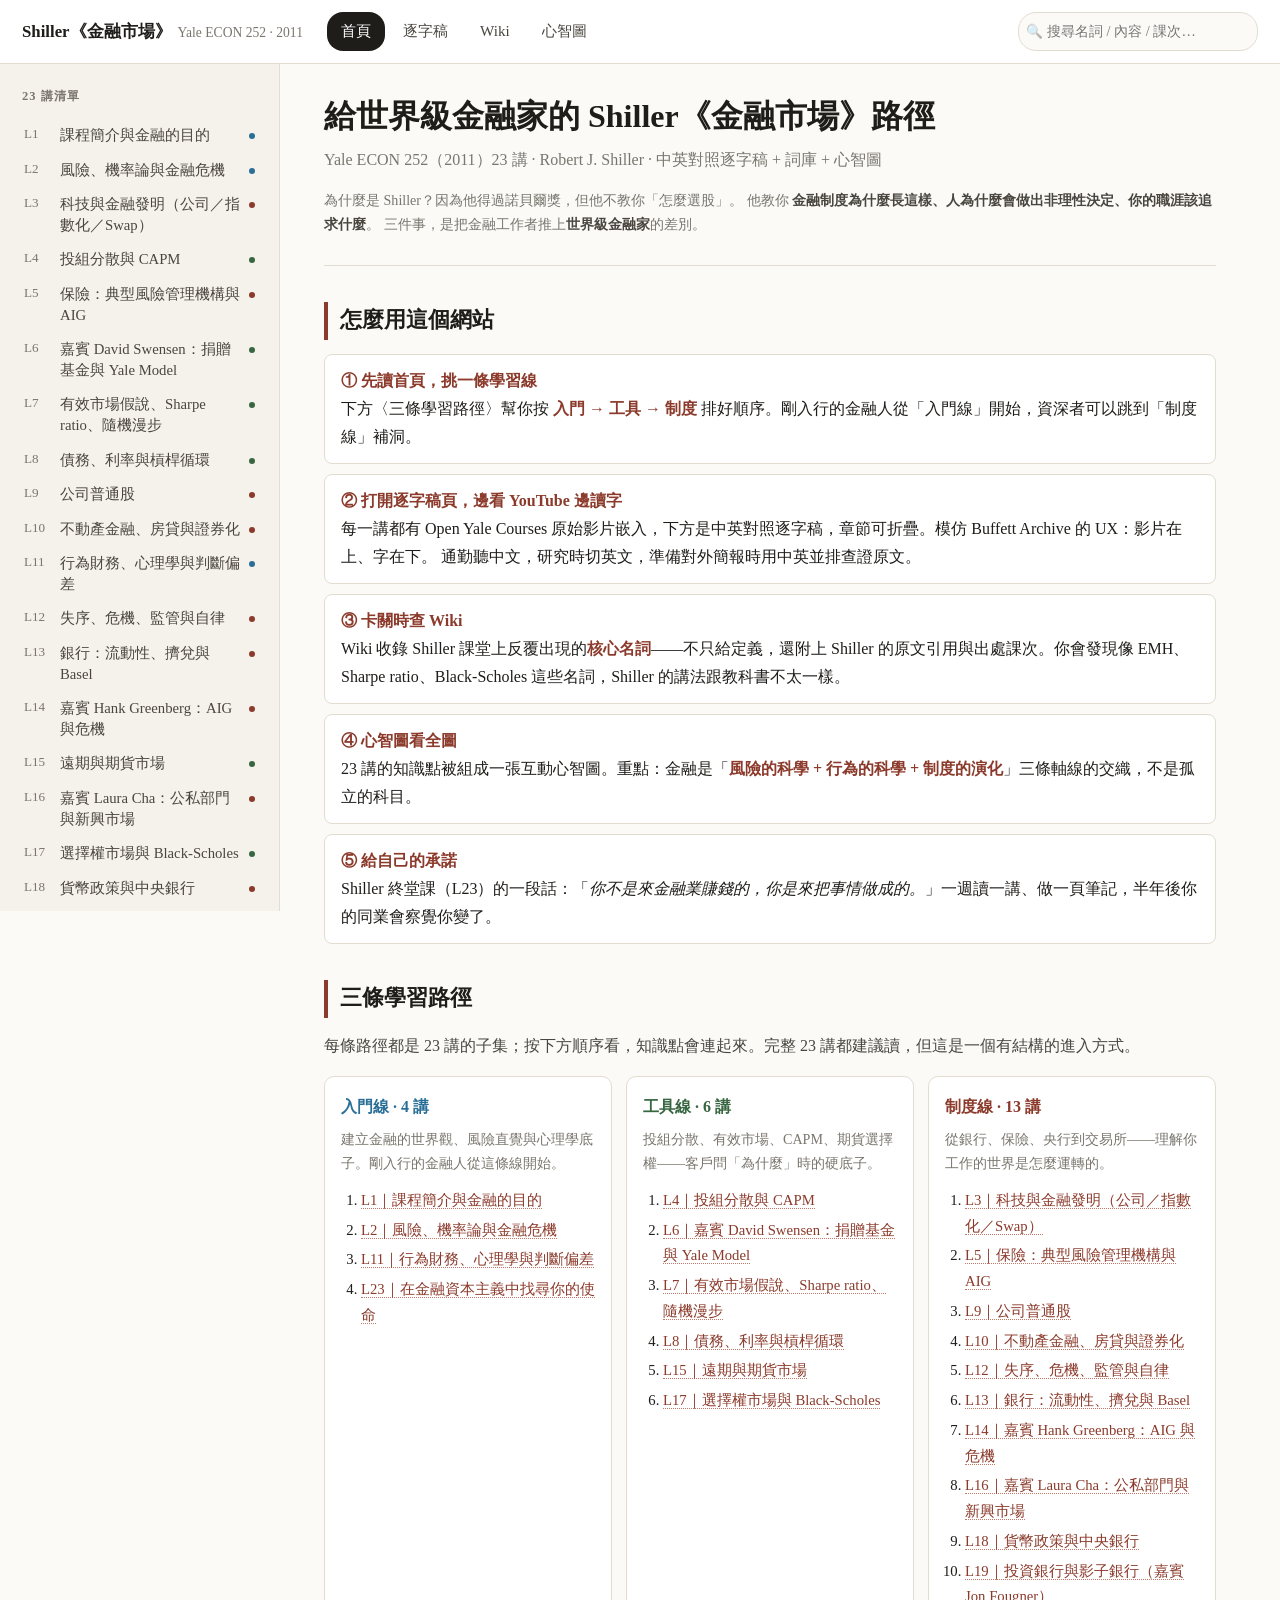
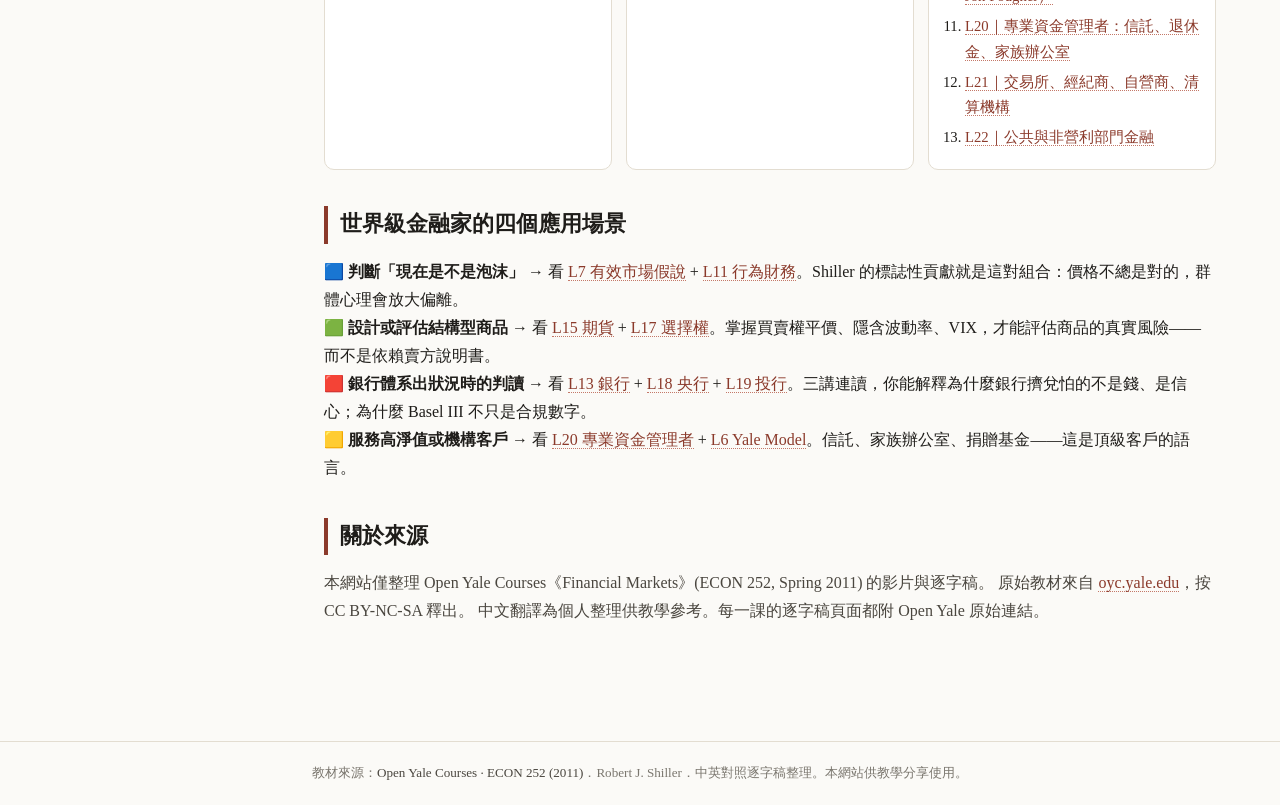
==== index.html @ bbceb039 "Initial: Shiller Financial Markets site (23 lectures, 121 wiki terms, mindmap)" ====
<!DOCTYPE html>
<html lang="zh-Hant">
<head>
<meta charset="UTF-8">
<meta name="viewport" content="width=device-width, initial-scale=1">
<title>Shiller《金融市場》｜給世界級金融家的核心知識</title>
<meta name="description" content="Robert Shiller 在 Yale 開的《金融市場》（ECON 252, 2011）23 講中英對照逐字稿、Wiki、心智圖，給世界級金融家的核心知識路徑。">
<link rel="stylesheet" href="assets/css/styles.css">
</head>
<body>

<div class="layout">
  <!-- sidebar injected by JS -->
  <main class="main">

    <section class="hero">
      <h1>給世界級金融家的 Shiller《金融市場》路徑</h1>
      <div class="subtitle">Yale ECON 252（2011）23 講 · Robert J. Shiller · 中英對照逐字稿 + 詞庫 + 心智圖</div>
      <div class="meta">
        為什麼是 Shiller？因為他得過諾貝爾獎，但他不教你「怎麼選股」。
        他教你 <b>金融制度為什麼長這樣、人為什麼會做出非理性決定、你的職涯該追求什麼</b>。
        三件事，是把金融工作者推上<b>世界級金融家</b>的差別。
      </div>
    </section>

    <section class="section howto">
      <h2>怎麼用這個網站</h2>
      <div class="step">
        <b>① 先讀首頁，挑一條學習線</b><br>
        下方〈三條學習路徑〉幫你按 <b>入門 → 工具 → 制度</b> 排好順序。剛入行的金融人從「入門線」開始，資深者可以跳到「制度線」補洞。
      </div>
      <div class="step">
        <b>② 打開逐字稿頁，邊看 YouTube 邊讀字</b><br>
        每一講都有 Open Yale Courses 原始影片嵌入，下方是中英對照逐字稿，章節可折疊。模仿 Buffett Archive 的 UX：影片在上、字在下。
        通勤聽中文，研究時切英文，準備對外簡報時用中英並排查證原文。
      </div>
      <div class="step">
        <b>③ 卡關時查 Wiki</b><br>
        Wiki 收錄 Shiller 課堂上反覆出現的<b>核心名詞</b>——不只給定義，還附上 Shiller 的原文引用與出處課次。你會發現像 EMH、Sharpe ratio、Black-Scholes 這些名詞，Shiller 的講法跟教科書不太一樣。
      </div>
      <div class="step">
        <b>④ 心智圖看全圖</b><br>
        23 講的知識點被組成一張互動心智圖。重點：金融是「<b>風險的科學 + 行為的科學 + 制度的演化</b>」三條軸線的交織，不是孤立的科目。
      </div>
      <div class="step">
        <b>⑤ 給自己的承諾</b><br>
        Shiller 終堂課（L23）的一段話：「<i>你不是來金融業賺錢的，你是來把事情做成的。</i>」一週讀一講、做一頁筆記，半年後你的同業會察覺你變了。
      </div>
    </section>

    <section class="section">
      <h2>三條學習路徑</h2>
      <p class="muted">每條路徑都是 23 講的子集；按下方順序看，知識點會連起來。完整 23 講都建議讀，但這是一個有結構的進入方式。</p>
      <div id="trackGrid" class="track-grid"></div>
    </section>

    <section class="section">
      <h2>世界級金融家的四個應用場景</h2>
      <div class="step">
        <b>🟦 判斷「現在是不是泡沫」</b> → 看 <a href="lecture.html?id=L07">L7 有效市場假說</a> + <a href="lecture.html?id=L11">L11 行為財務</a>。Shiller 的標誌性貢獻就是這對組合：價格不總是對的，群體心理會放大偏離。
      </div>
      <div class="step">
        <b>🟩 設計或評估結構型商品</b> → 看 <a href="lecture.html?id=L15">L15 期貨</a> + <a href="lecture.html?id=L17">L17 選擇權</a>。掌握買賣權平價、隱含波動率、VIX，才能評估商品的真實風險——而不是依賴賣方說明書。
      </div>
      <div class="step">
        <b>🟥 銀行體系出狀況時的判讀</b> → 看 <a href="lecture.html?id=L13">L13 銀行</a> + <a href="lecture.html?id=L18">L18 央行</a> + <a href="lecture.html?id=L19">L19 投行</a>。三講連讀，你能解釋為什麼銀行擠兌怕的不是錢、是信心；為什麼 Basel III 不只是合規數字。
      </div>
      <div class="step">
        <b>🟨 服務高淨值或機構客戶</b> → 看 <a href="lecture.html?id=L20">L20 專業資金管理者</a> + <a href="lecture.html?id=L06">L6 Yale Model</a>。信託、家族辦公室、捐贈基金——這是頂級客戶的語言。
      </div>
    </section>

    <section class="section">
      <h2>關於來源</h2>
      <p>本網站僅整理 Open Yale Courses《Financial Markets》(ECON 252, Spring 2011) 的影片與逐字稿。
      原始教材來自 <a href="https://oyc.yale.edu/economics/econ-252-11" target="_blank" rel="noopener">oyc.yale.edu</a>，按 CC BY-NC-SA 釋出。
      中文翻譯為個人整理供教學參考。每一課的逐字稿頁面都附 Open Yale 原始連結。</p>
    </section>

  </main>
</div>

<script src="assets/js/common.js"></script>
<script src="assets/js/home.js"></script>
</body>
</html>
---- assets/css/styles.css ----
/* Shiller Financial Markets — minimalist serif + sidebar */
:root {
  --bg: #fbfaf7;
  --bg-elev: #ffffff;
  --bg-sidebar: #f5f2ec;
  --ink: #1f1d1a;
  --ink-soft: #4a463f;
  --ink-mute: #7a766e;
  --line: #e3ddd1;
  --accent: #8b3a2b;        /* yale-like brick red */
  --accent-soft: #c47868;
  --en-bg: #fbfaf7;
  --zh-bg: #fff7ec;
  --track-intro: #2a6f97;
  --track-tools: #386641;
  --track-inst:  #8b3a2b;
  --max-content: 1320px;
  --sidebar-w: 280px;
  font-size: 16px;
}

* { box-sizing: border-box; }
html, body { margin: 0; padding: 0; }
body {
  background: var(--bg);
  color: var(--ink);
  font-family: "Noto Serif TC", "Source Han Serif TC", "PingFang TC", "Songti TC", Georgia, serif;
  line-height: 1.75;
  -webkit-font-smoothing: antialiased;
}

a { color: var(--accent); text-decoration: none; border-bottom: 1px dotted var(--accent-soft); }
a:hover { color: #5d2519; }

/* ---------- top bar ---------- */
.topbar {
  position: sticky; top: 0; z-index: 40;
  background: var(--bg-elev);
  border-bottom: 1px solid var(--line);
  padding: 12px 22px;
  display: flex; align-items: center; gap: 24px;
}
.brand {
  font-weight: 700;
  font-size: 1.05rem;
  color: var(--ink);
  border: none;
}
.brand .small { color: var(--ink-mute); font-weight: 400; font-size: 0.85rem; margin-left: 6px; }
.navtabs { display: flex; gap: 4px; }
.navtabs a {
  border: none;
  padding: 6px 14px;
  border-radius: 16px;
  color: var(--ink-soft);
  font-size: 0.95rem;
}
.navtabs a.active { background: var(--ink); color: #fff; }
.navtabs a:hover:not(.active) { background: var(--line); }
.searchbox {
  margin-left: auto; position: relative;
  display: flex; align-items: center;
}
.searchbox input {
  width: 240px; padding: 6px 10px; padding-left: 28px;
  border: 1px solid var(--line); border-radius: 18px;
  background: var(--bg); font: inherit; font-size: 0.9rem;
}
.searchbox::before {
  content: "🔍"; position: absolute; left: 8px; font-size: 0.85rem; opacity: 0.5;
}

/* ---------- layout ---------- */
.layout {
  display: grid;
  grid-template-columns: var(--sidebar-w) 1fr;
  min-height: calc(100vh - 53px);
  max-width: var(--max-content);
  margin: 0 auto;
}
.sidebar {
  background: var(--bg-sidebar);
  border-right: 1px solid var(--line);
  padding: 18px 14px;
  overflow-y: auto;
  max-height: calc(100vh - 53px);
  position: sticky; top: 53px;
}
.sidebar h3 {
  font-size: 0.78rem; text-transform: uppercase; letter-spacing: 0.08em;
  color: var(--ink-mute); margin: 4px 8px 10px; font-weight: 600;
}
.sidebar ul { list-style: none; padding: 0; margin: 0; }
.sidebar li a {
  display: flex; gap: 8px;
  padding: 7px 10px;
  border: none;
  border-radius: 6px;
  color: var(--ink-soft);
  font-size: 0.92rem;
  line-height: 1.4;
}
.sidebar li a:hover { background: rgba(0,0,0,0.04); }
.sidebar li a.active {
  background: var(--ink); color: #fff;
}
.sidebar li a.active .num { color: #fbbf24; }
.sidebar .num {
  flex: 0 0 28px; font-variant-numeric: tabular-nums;
  color: var(--ink-mute); font-size: 0.82rem;
}
.sidebar li a.active .num { color: #fbbf24; }
.sidebar li a .ttl { flex: 1; }
.sidebar .track-dot {
  display: inline-block; width: 6px; height: 6px; border-radius: 50%;
  margin-top: 8px; flex: 0 0 6px;
}
.track-intro .track-dot { background: var(--track-intro); }
.track-tools .track-dot { background: var(--track-tools); }
.track-institutions .track-dot { background: var(--track-inst); }

.main {
  padding: 32px 44px 80px;
  max-width: 980px;
}

/* ---------- home page ---------- */
.hero {
  border-bottom: 1px solid var(--line);
  padding-bottom: 28px;
  margin-bottom: 32px;
}
.hero h1 { font-size: 2rem; margin: 0 0 8px; line-height: 1.3; }
.hero .subtitle { color: var(--ink-mute); font-size: 1rem; }
.hero .meta { margin-top: 14px; font-size: 0.88rem; color: var(--ink-mute); }
.hero .meta b { color: var(--ink-soft); }

.section { margin: 36px 0; }
.section h2 {
  font-size: 1.35rem; margin: 0 0 14px;
  border-left: 4px solid var(--accent); padding-left: 12px;
}
.section h3 { font-size: 1.05rem; margin: 18px 0 8px; color: var(--ink-soft); }
.section p { color: var(--ink-soft); margin: 0 0 12px; }

.track-grid {
  display: grid; grid-template-columns: repeat(3, 1fr);
  gap: 14px; margin: 16px 0;
}
@media (max-width: 800px) { .track-grid { grid-template-columns: 1fr; } }
.track-card {
  background: var(--bg-elev);
  border: 1px solid var(--line); border-radius: 10px;
  padding: 16px;
}
.track-card h3 { margin: 0 0 6px; font-size: 1rem; }
.track-card .why { font-size: 0.88rem; color: var(--ink-mute); margin-bottom: 10px; }
.track-card ol { margin: 0; padding-left: 20px; font-size: 0.92rem; }
.track-card ol li { padding: 2px 0; }
.track-card.intro h3 { color: var(--track-intro); }
.track-card.tools h3 { color: var(--track-tools); }
.track-card.institutions h3 { color: var(--track-inst); }

.howto ol li, .howto ul li { margin-bottom: 6px; }
.howto .step {
  background: var(--bg-elev); border: 1px solid var(--line);
  border-radius: 8px; padding: 12px 16px; margin-bottom: 10px;
}
.howto .step b { color: var(--accent); }

/* ---------- lecture page ---------- */
.lecture-header {
  display: flex; align-items: flex-end; justify-content: space-between;
  gap: 12px; flex-wrap: wrap;
  margin-bottom: 18px;
}
.lecture-header .titles h1 {
  font-size: 1.45rem; margin: 0 0 4px;
}
.lecture-header .titles .en { color: var(--ink-mute); font-size: 0.92rem; }
.lecture-header .meta { font-size: 0.82rem; color: var(--ink-mute); }
.lecture-header .meta .tag {
  display: inline-block; background: var(--line); color: var(--ink-soft);
  padding: 2px 8px; border-radius: 10px; margin-left: 4px;
}

.broker-callout {
  background: #fff7ec; border-left: 3px solid var(--accent);
  padding: 12px 16px; border-radius: 4px; margin: 16px 0;
  font-size: 0.95rem;
}
.broker-callout .label {
  font-size: 0.75rem; letter-spacing: 0.1em; text-transform: uppercase;
  color: var(--accent); font-weight: 600; margin-bottom: 4px;
}

.video-wrap {
  position: relative; padding-top: 56.25%;
  background: #000; border-radius: 8px; overflow: hidden;
  margin-bottom: 18px;
}
.video-wrap iframe { position: absolute; inset: 0; width: 100%; height: 100%; border: 0; }
.video-fallback {
  position: absolute; inset: 0; display: flex; flex-direction: column;
  align-items: center; justify-content: center; gap: 10px;
  color: #ccc;
}

.viewmode-bar {
  display: flex; gap: 8px; align-items: center; flex-wrap: wrap;
  padding: 10px 0; border-bottom: 1px solid var(--line);
  margin-bottom: 18px;
  font-size: 0.88rem;
}
.viewmode-bar .group { display: flex; gap: 0; border: 1px solid var(--line); border-radius: 6px; overflow: hidden; }
.viewmode-bar button {
  background: var(--bg-elev); border: 0; border-right: 1px solid var(--line);
  padding: 5px 12px; font: inherit; font-size: 0.85rem; cursor: pointer;
  color: var(--ink-soft);
}
.viewmode-bar button:last-child { border-right: 0; }
.viewmode-bar button.active { background: var(--ink); color: #fff; }
.viewmode-bar .link {
  margin-left: auto; font-size: 0.82rem; color: var(--ink-mute);
}

.chapter {
  margin-bottom: 22px;
  border: 1px solid var(--line); border-radius: 8px;
  background: var(--bg-elev);
  overflow: hidden;
}
.chapter > summary {
  cursor: pointer; padding: 12px 16px;
  background: #f5f2ec;
  font-weight: 600; font-size: 1rem;
  list-style: none;
  display: flex; align-items: center; gap: 10px;
}
.chapter > summary::before {
  content: "▸"; transition: transform 0.15s;
  display: inline-block; color: var(--ink-mute);
}
.chapter[open] > summary::before { transform: rotate(90deg); }
.chapter .chnum {
  background: var(--accent); color: #fff; font-size: 0.78rem;
  padding: 1px 7px; border-radius: 8px; font-weight: 500;
}
.chapter .ch-en { color: var(--ink-mute); font-weight: 400; font-size: 0.88rem; margin-left: auto; }

.ch-body { padding: 14px 18px; }
.speaker {
  margin: 12px 0 6px;
  font-weight: 600;
  color: var(--accent);
  font-size: 0.95rem;
}
.pair {
  display: grid; grid-template-columns: 1fr 1fr;
  gap: 12px;
  border-radius: 6px;
  margin-bottom: 8px;
}
.pair .en, .pair .zh {
  padding: 8px 12px; border-radius: 4px;
}
.pair .en { background: var(--en-bg); border-left: 2px solid #bcbcbc; color: var(--ink-soft); font-family: Georgia, serif; }
.pair .zh { background: var(--zh-bg); border-left: 2px solid var(--accent-soft); }

/* view modes */
body.mode-stack .pair { grid-template-columns: 1fr; }
body.mode-zh .pair .en { display: none; }
body.mode-zh .pair { grid-template-columns: 1fr; }
body.mode-en .pair .zh { display: none; }
body.mode-en .pair { grid-template-columns: 1fr; }

@media (max-width: 720px) {
  .pair { grid-template-columns: 1fr; }
  body.mode-side .pair { grid-template-columns: 1fr; }
}

/* ---------- wiki page ---------- */
.wiki-grid {
  display: grid; gap: 14px;
  grid-template-columns: 1fr;
}
.wiki-card {
  background: var(--bg-elev); border: 1px solid var(--line);
  border-radius: 8px; padding: 14px 18px;
}
.wiki-card .term {
  font-size: 1.1rem; font-weight: 700; margin: 0 0 6px;
}
.wiki-card .term .en { color: var(--ink-mute); font-weight: 400; font-size: 0.92rem; margin-left: 8px; }
.wiki-card .cat-pill {
  display: inline-block; font-size: 0.72rem; padding: 1px 8px; border-radius: 8px;
  background: var(--line); color: var(--ink-soft); margin-right: 6px;
  letter-spacing: 0.05em;
}
.wiki-card .def-zh { font-size: 0.95rem; color: var(--ink); margin: 6px 0; }
.wiki-card .def-en { font-size: 0.88rem; color: var(--ink-mute); font-family: Georgia, serif; margin: 0 0 8px; }
.wiki-card .quote {
  font-size: 0.9rem; font-style: italic; color: var(--ink-soft);
  border-left: 3px solid var(--accent-soft); padding: 6px 14px; margin: 10px 0;
  font-family: Georgia, serif;
  background: rgba(255,247,236,0.5);
  border-radius: 0 4px 4px 0;
}
.wiki-card .quote .quote-src {
  font-style: normal; font-size: 0.82rem; color: var(--ink-mute);
  margin-top: 6px;
}
.wiki-card .quote .quote-src a {
  border: none; font-weight: 600; color: var(--accent);
}
.wiki-card .sources { font-size: 0.85rem; color: var(--ink-mute); }
.wiki-card .sources a { font-weight: 600; margin-right: 4px; }

.wiki-filters { display: flex; gap: 8px; flex-wrap: wrap; margin-bottom: 16px; }
.wiki-filters button {
  background: var(--bg-elev); border: 1px solid var(--line);
  padding: 4px 12px; border-radius: 14px; font: inherit; font-size: 0.85rem;
  cursor: pointer; color: var(--ink-soft);
}
.wiki-filters button.active { background: var(--ink); color: #fff; border-color: var(--ink); }

/* ---------- mindmap page ---------- */
.mindmap-wrap {
  background: var(--bg-elev); border: 1px solid var(--line); border-radius: 8px;
  height: calc(100vh - 180px); overflow: hidden;
}
.mindmap-wrap svg { width: 100%; height: 100%; display: block; }
.mindmap-hint {
  font-size: 0.85rem; color: var(--ink-mute); margin-bottom: 8px;
}

/* ---------- search overlay ---------- */
.search-results {
  background: var(--bg-elev); border: 1px solid var(--line);
  border-radius: 8px; padding: 14px; margin: 12px 0;
  max-height: 60vh; overflow-y: auto;
}
.search-hit {
  padding: 10px 8px; border-bottom: 1px dashed var(--line);
}
.search-hit:last-child { border-bottom: 0; }
.search-hit .where { font-size: 0.82rem; color: var(--ink-mute); margin-bottom: 4px; }
.search-hit mark { background: #fff3a0; }

/* ---------- footer ---------- */
.footer {
  border-top: 1px solid var(--line);
  padding: 20px 22px;
  font-size: 0.82rem; color: var(--ink-mute);
  text-align: center;
}
.footer a { border: none; color: var(--ink-soft); }

/* utility */
.hidden { display: none !important; }
.muted { color: var(--ink-mute); }
.row { display: flex; gap: 12px; flex-wrap: wrap; align-items: center; }
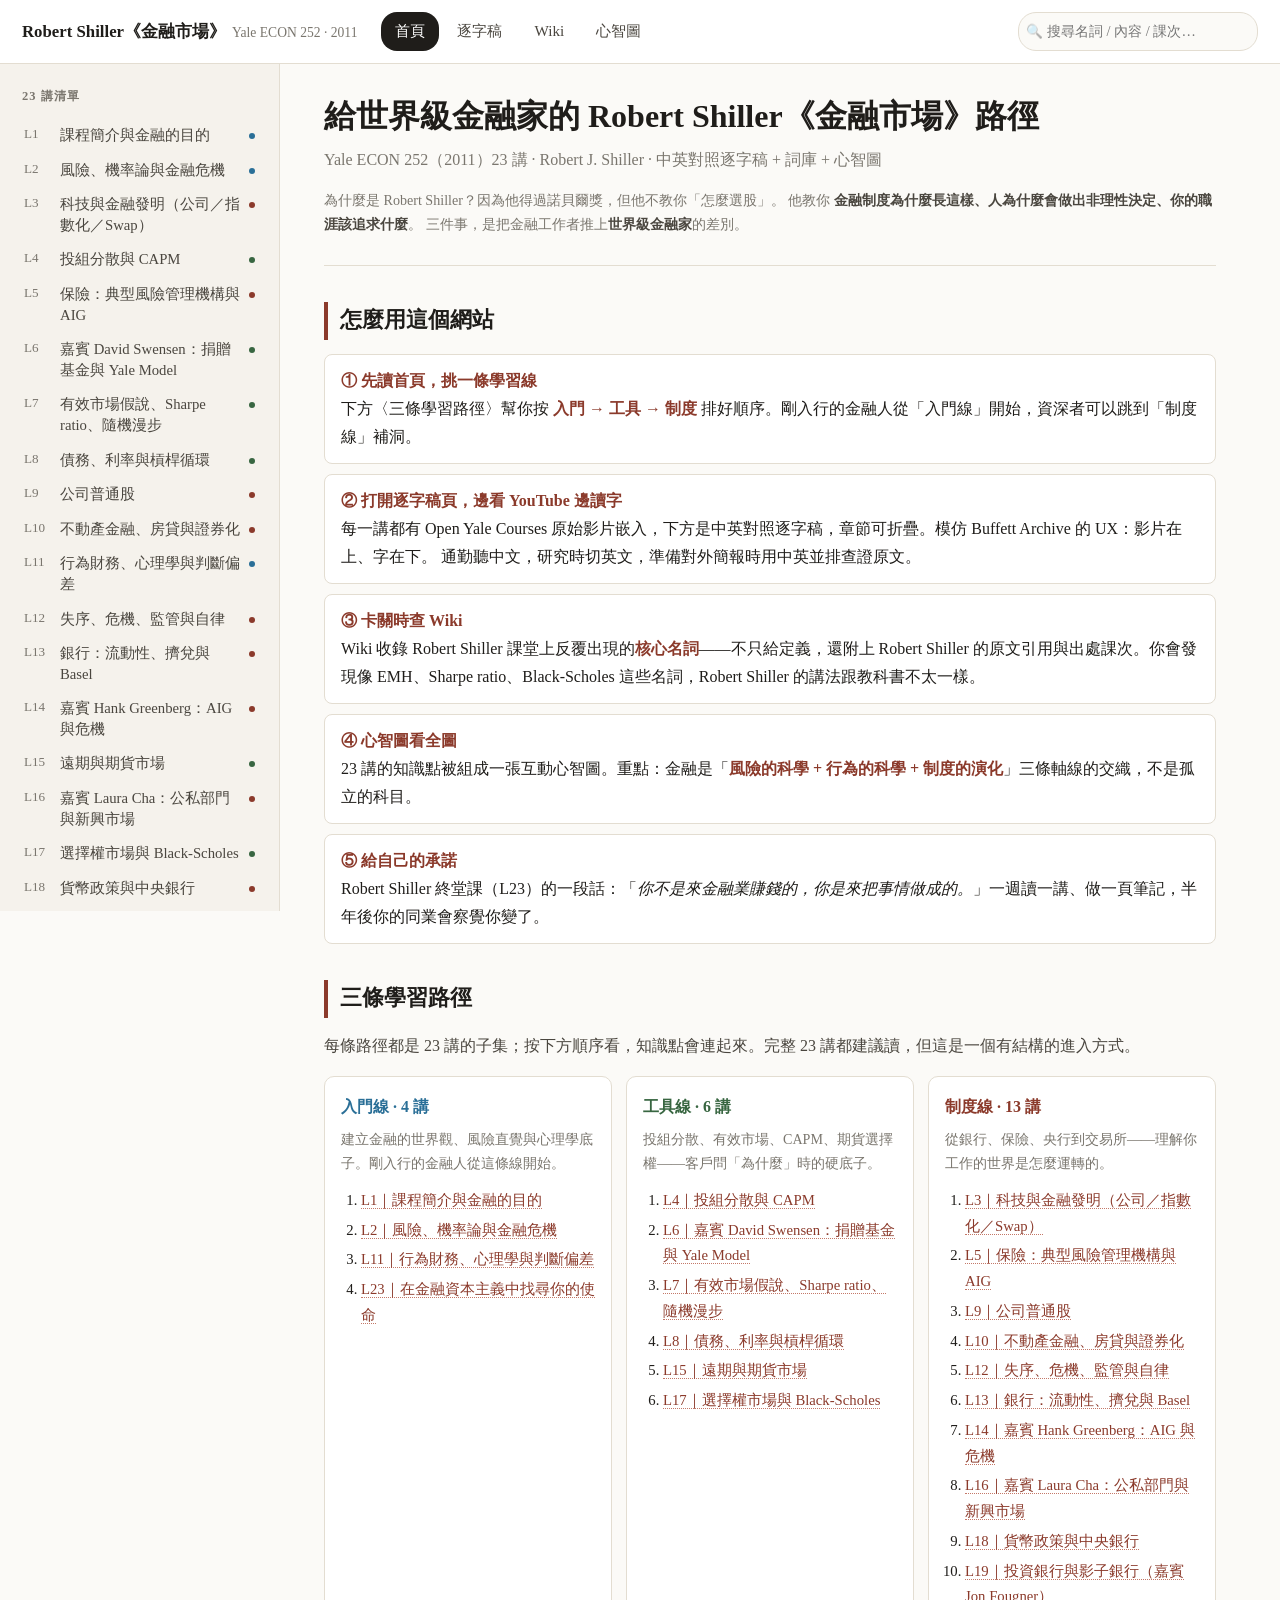
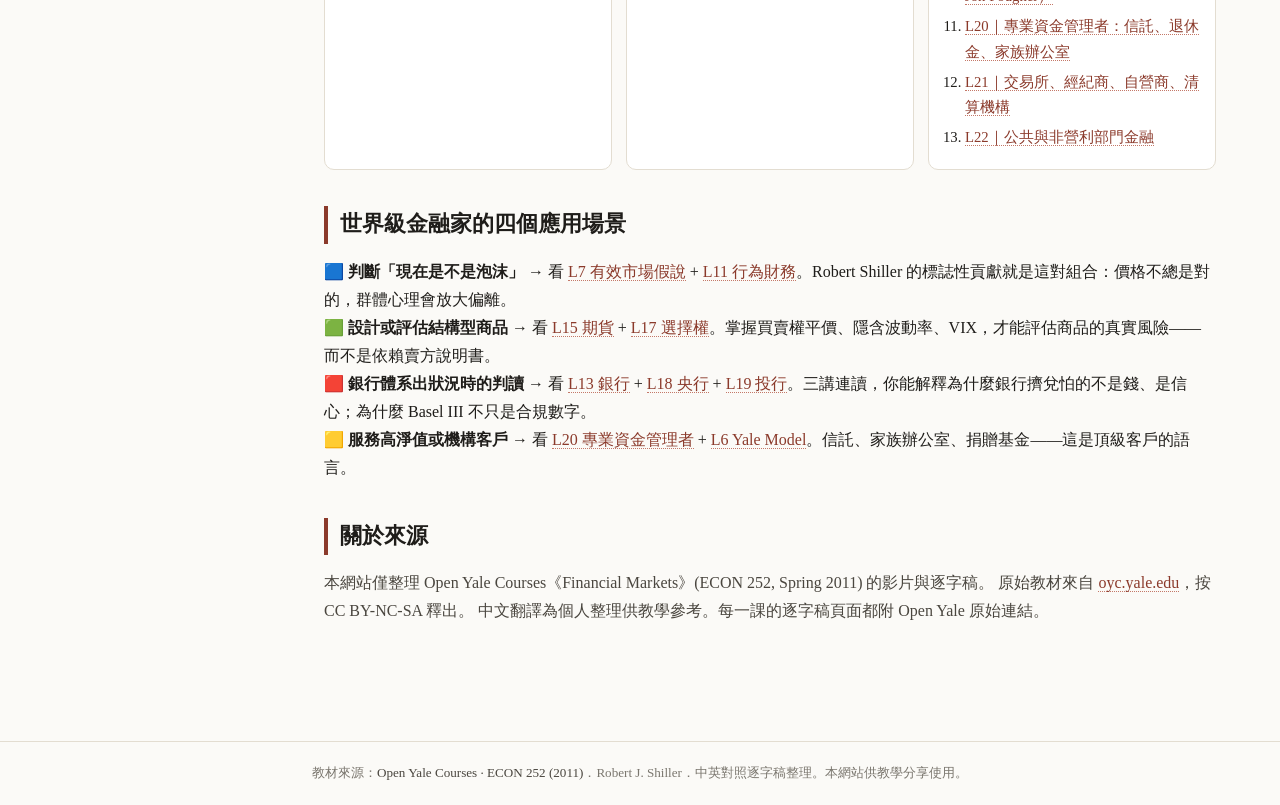
==== commit a80ff67e: "Rename brand: Shiller → Robert Shiller across UI text" ====
--- a/index.html
+++ b/index.html
@@ -3,7 +3,7 @@
 <head>
 <meta charset="UTF-8">
 <meta name="viewport" content="width=device-width, initial-scale=1">
-<title>Shiller《金融市場》｜給世界級金融家的核心知識</title>
+<title>Robert Shiller《金融市場》｜給世界級金融家的核心知識</title>
 <meta name="description" content="Robert Shiller 在 Yale 開的《金融市場》（ECON 252, 2011）23 講中英對照逐字稿、Wiki、心智圖，給世界級金融家的核心知識路徑。">
 <link rel="stylesheet" href="assets/css/styles.css">
 </head>
@@ -14,10 +14,10 @@
   <main class="main">
 
     <section class="hero">
-      <h1>給世界級金融家的 Shiller《金融市場》路徑</h1>
+      <h1>給世界級金融家的 Robert Shiller《金融市場》路徑</h1>
       <div class="subtitle">Yale ECON 252（2011）23 講 · Robert J. Shiller · 中英對照逐字稿 + 詞庫 + 心智圖</div>
       <div class="meta">
-        為什麼是 Shiller？因為他得過諾貝爾獎，但他不教你「怎麼選股」。
+        為什麼是 Robert Shiller？因為他得過諾貝爾獎，但他不教你「怎麼選股」。
         他教你 <b>金融制度為什麼長這樣、人為什麼會做出非理性決定、你的職涯該追求什麼</b>。
         三件事，是把金融工作者推上<b>世界級金融家</b>的差別。
       </div>
@@ -36,7 +36,7 @@
       </div>
       <div class="step">
         <b>③ 卡關時查 Wiki</b><br>
-        Wiki 收錄 Shiller 課堂上反覆出現的<b>核心名詞</b>——不只給定義，還附上 Shiller 的原文引用與出處課次。你會發現像 EMH、Sharpe ratio、Black-Scholes 這些名詞，Shiller 的講法跟教科書不太一樣。
+        Wiki 收錄 Robert Shiller 課堂上反覆出現的<b>核心名詞</b>——不只給定義，還附上 Robert Shiller 的原文引用與出處課次。你會發現像 EMH、Sharpe ratio、Black-Scholes 這些名詞，Robert Shiller 的講法跟教科書不太一樣。
       </div>
       <div class="step">
         <b>④ 心智圖看全圖</b><br>
@@ -44,7 +44,7 @@
       </div>
       <div class="step">
         <b>⑤ 給自己的承諾</b><br>
-        Shiller 終堂課（L23）的一段話：「<i>你不是來金融業賺錢的，你是來把事情做成的。</i>」一週讀一講、做一頁筆記，半年後你的同業會察覺你變了。
+        Robert Shiller 終堂課（L23）的一段話：「<i>你不是來金融業賺錢的，你是來把事情做成的。</i>」一週讀一講、做一頁筆記，半年後你的同業會察覺你變了。
       </div>
     </section>
 
@@ -57,7 +57,7 @@
     <section class="section">
       <h2>世界級金融家的四個應用場景</h2>
       <div class="step">
-        <b>🟦 判斷「現在是不是泡沫」</b> → 看 <a href="lecture.html?id=L07">L7 有效市場假說</a> + <a href="lecture.html?id=L11">L11 行為財務</a>。Shiller 的標誌性貢獻就是這對組合：價格不總是對的，群體心理會放大偏離。
+        <b>🟦 判斷「現在是不是泡沫」</b> → 看 <a href="lecture.html?id=L07">L7 有效市場假說</a> + <a href="lecture.html?id=L11">L11 行為財務</a>。Robert Shiller 的標誌性貢獻就是這對組合：價格不總是對的，群體心理會放大偏離。
       </div>
       <div class="step">
         <b>🟩 設計或評估結構型商品</b> → 看 <a href="lecture.html?id=L15">L15 期貨</a> + <a href="lecture.html?id=L17">L17 選擇權</a>。掌握買賣權平價、隱含波動率、VIX，才能評估商品的真實風險——而不是依賴賣方說明書。
--- a/assets/css/styles.css
+++ b/assets/css/styles.css
@@ -1,4 +1,4 @@
-/* Shiller Financial Markets — minimalist serif + sidebar */
+/* Robert Shiller Financial Markets — minimalist serif + sidebar */
 :root {
   --bg: #fbfaf7;
   --bg-elev: #ffffff;
@@ -224,6 +224,48 @@
   margin-left: auto; font-size: 0.82rem; color: var(--ink-mute);
 }
 
+/* export group inside viewmode bar */
+.export-group {
+  display: flex; align-items: center; gap: 4px;
+  margin-left: 18px; padding-left: 18px;
+  border-left: 1px solid var(--line);
+}
+.export-group .exp-label { font-size: 0.85rem; }
+.exp-btn {
+  background: var(--bg-elev); border: 1px solid var(--line);
+  padding: 5px 10px; font: inherit; font-size: 0.82rem;
+  border-radius: 5px; cursor: pointer;
+  color: var(--ink-soft); transition: all 0.12s;
+}
+.exp-btn:hover { background: var(--accent); color: #fff; border-color: var(--accent); }
+
+/* AI usage hint below the bar */
+.ai-hint {
+  font-size: 0.85rem; color: var(--ink-mute);
+  background: rgba(196,120,104,0.08);
+  border-radius: 6px; padding: 8px 12px;
+  margin: 0 0 18px;
+}
+.ai-hint b { color: var(--accent); }
+
+/* toast */
+.toast {
+  position: fixed; bottom: 28px; left: 50%;
+  transform: translateX(-50%) translateY(20px);
+  background: var(--ink); color: #fff;
+  padding: 12px 22px; border-radius: 8px;
+  font-size: 0.92rem;
+  box-shadow: 0 6px 20px rgba(0,0,0,0.25);
+  opacity: 0; pointer-events: none;
+  transition: opacity 0.2s, transform 0.2s;
+  z-index: 1000;
+  max-width: 90vw;
+}
+.toast.show {
+  opacity: 1;
+  transform: translateX(-50%) translateY(0);
+}
+
 .chapter {
   margin-bottom: 22px;
   border: 1px solid var(--line); border-radius: 8px;
@@ -240,13 +282,19 @@
 .chapter > summary::before {
   content: "▸"; transition: transform 0.15s;
   display: inline-block; color: var(--ink-mute);
+  flex-shrink: 0;
 }
 .chapter[open] > summary::before { transform: rotate(90deg); }
 .chapter .chnum {
   background: var(--accent); color: #fff; font-size: 0.78rem;
-  padding: 1px 7px; border-radius: 8px; font-weight: 500;
-}
-.chapter .ch-en { color: var(--ink-mute); font-weight: 400; font-size: 0.88rem; margin-left: auto; }
+  padding: 2px 8px; border-radius: 8px; font-weight: 500;
+  flex-shrink: 0; white-space: nowrap;
+}
+.chapter .ch-title { flex: 1; min-width: 0; }
+.chapter .ch-en {
+  color: var(--ink-mute); font-weight: 400; font-size: 0.88rem;
+  flex-shrink: 1; max-width: 45%; text-align: right;
+}
 
 .ch-body { padding: 14px 18px; }
 .speaker {
@@ -360,3 +408,170 @@
 .hidden { display: none !important; }
 .muted { color: var(--ink-mute); }
 .row { display: flex; gap: 12px; flex-wrap: wrap; align-items: center; }
+
+/* ========================================================
+   Mobile / Tablet (≤ 820px) — drawer-based navigation
+   ======================================================== */
+.hamburger {
+  display: none;
+  background: var(--bg);
+  border: 1px solid var(--line);
+  border-radius: 8px;
+  padding: 8px 12px;
+  font-size: 1.2rem;
+  cursor: pointer;
+  color: var(--ink);
+  line-height: 1;
+  min-width: 44px; min-height: 40px;
+}
+.drawer-overlay {
+  display: none;
+  position: fixed; inset: 0;
+  background: rgba(0,0,0,0.42);
+  z-index: 50;
+  -webkit-tap-highlight-color: transparent;
+}
+.drawer-close {
+  display: none;
+  position: absolute; top: 10px; right: 12px;
+  background: none; border: none;
+  font-size: 1.6rem; line-height: 1;
+  cursor: pointer; color: var(--ink-mute);
+  padding: 4px 10px;
+}
+.sidebar .mobile-nav { display: none; }
+
+@media (max-width: 820px) {
+  html, body { overflow-x: hidden; }
+  body { font-size: 15px; }
+
+  /* Prevent grid/flex child overflow */
+  .layout, .main, .chapter, .ch-body, .pair,
+  .pair > *, .lecture-header, .lecture-header > * { min-width: 0; max-width: 100%; }
+  .pair .en, .pair .zh { box-sizing: border-box; }
+
+  /* topbar shrink */
+  .topbar { padding: 9px 12px; gap: 10px; }
+  .brand { font-size: 0.98rem; }
+  .brand .small { display: none; }
+  .navtabs { display: none; }            /* move into drawer */
+  .searchbox { display: none; }          /* go to wiki page for search */
+  .hamburger { display: inline-flex; align-items: center; justify-content: center; }
+
+  /* layout: single column */
+  .layout { grid-template-columns: 1fr; max-width: 100%; }
+
+  /* sidebar = off-canvas drawer */
+  .sidebar {
+    position: fixed; top: 0; left: 0; bottom: 0;
+    width: 84vw; max-width: 320px;
+    z-index: 60;
+    transform: translateX(-100%);
+    transition: transform 0.24s ease-out;
+    box-shadow: 4px 0 20px rgba(0,0,0,0.18);
+    max-height: 100vh; max-height: 100dvh;
+    padding-top: 44px;
+  }
+  body.drawer-open .sidebar { transform: translateX(0); }
+  body.drawer-open .drawer-overlay { display: block; }
+  body.drawer-open { overflow: hidden; }
+  .drawer-close { display: block; }
+
+  .sidebar .mobile-nav {
+    display: block;
+    margin: -8px 0 14px;
+    padding-bottom: 10px;
+    border-bottom: 1px solid var(--line);
+  }
+  .sidebar .mobile-nav a {
+    display: block; padding: 10px 12px;
+    color: var(--ink); font-weight: 600;
+    border: none; border-radius: 6px;
+    font-size: 0.95rem;
+  }
+  .sidebar .mobile-nav a.active {
+    background: var(--ink); color: #fff;
+  }
+  .sidebar li a { padding: 9px 10px; min-height: 44px; }
+
+  /* main content */
+  .main { padding: 18px 14px 50px; max-width: 100%; }
+
+  /* hero */
+  .hero { padding-bottom: 18px; margin-bottom: 22px; }
+  .hero h1 { font-size: 1.5rem; line-height: 1.3; }
+  .hero .subtitle { font-size: 0.92rem; }
+  .hero .meta { font-size: 0.92rem; }
+
+  /* sections */
+  .section { margin: 24px 0; }
+  .section h2 { font-size: 1.18rem; padding-left: 10px; border-left-width: 3px; }
+  .section h3 { font-size: 1rem; }
+  .howto .step, .step { font-size: 0.93rem; padding: 10px 12px; }
+  .track-grid { grid-template-columns: 1fr; gap: 10px; }
+
+  /* lecture page */
+  .lecture-header { gap: 8px; }
+  .lecture-header .titles h1 { font-size: 1.18rem; }
+  .lecture-header .titles .en { font-size: 0.82rem; }
+  .lecture-header .meta { font-size: 0.78rem; }
+  .broker-callout { font-size: 0.93rem; padding: 10px 12px; }
+
+  .viewmode-bar { font-size: 0.82rem; gap: 6px; flex-wrap: wrap; }
+  .viewmode-bar .muted { display: none; }
+  .viewmode-bar .group { width: 100%; display: grid; grid-template-columns: repeat(4, 1fr); }
+  .viewmode-bar .group button {
+    padding: 9px 4px; min-height: 40px; width: 100%;
+    font-size: 0.8rem; white-space: nowrap;
+  }
+  .viewmode-bar .link { width: 100%; text-align: right; margin: 4px 0 0; }
+
+  .export-group {
+    width: 100%;
+    margin: 6px 0 0; padding: 8px 0 0;
+    border-left: 0; border-top: 1px dashed var(--line);
+    flex-wrap: wrap; gap: 6px;
+  }
+  .export-group .exp-label { font-size: 0.82rem; margin-right: 2px; }
+  .exp-btn { flex: 1; min-width: 60px; min-height: 38px; font-size: 0.82rem; }
+  .ai-hint { font-size: 0.82rem; line-height: 1.55; padding: 8px 10px; margin: 4px 0 14px; }
+
+  .chapter > summary {
+    padding: 11px 12px; font-size: 0.95rem;
+    flex-wrap: wrap; gap: 8px;
+  }
+  .chapter .ch-en { display: none; }
+  .ch-body { padding: 12px 12px; }
+
+  /* bilingual stacks on mobile regardless of view mode */
+  body.mode-side .pair { grid-template-columns: 1fr; }
+  .pair { grid-template-columns: 1fr; gap: 6px; }
+  .pair .en, .pair .zh {
+    padding: 9px 11px; font-size: 0.95rem; line-height: 1.7;
+    overflow-wrap: anywhere; word-break: break-word;
+  }
+  .speaker { word-break: break-word; }
+  .lecture-header .titles h1, .hero h1 { overflow-wrap: anywhere; }
+
+  /* wiki */
+  .wiki-card { padding: 12px 14px; }
+  .wiki-card .term { font-size: 1.02rem; }
+  .wiki-card .term .en { display: block; margin-left: 0; margin-top: 2px; }
+  .wiki-filters { gap: 6px; }
+  .wiki-filters button { font-size: 0.82rem; padding: 6px 12px; min-height: 36px; }
+
+  /* mindmap */
+  .mindmap-wrap { height: calc(100vh - 240px); min-height: 380px; }
+
+  /* footer */
+  .footer { padding: 16px 12px; font-size: 0.78rem; }
+}
+
+@media (max-width: 420px) {
+  .hero h1 { font-size: 1.3rem; }
+  .lecture-header .titles h1 { font-size: 1.05rem; }
+  .section h2 { font-size: 1.06rem; }
+  .topbar { padding: 8px 10px; gap: 8px; }
+  .brand { font-size: 0.92rem; }
+  .main { padding: 14px 12px 48px; }
+}
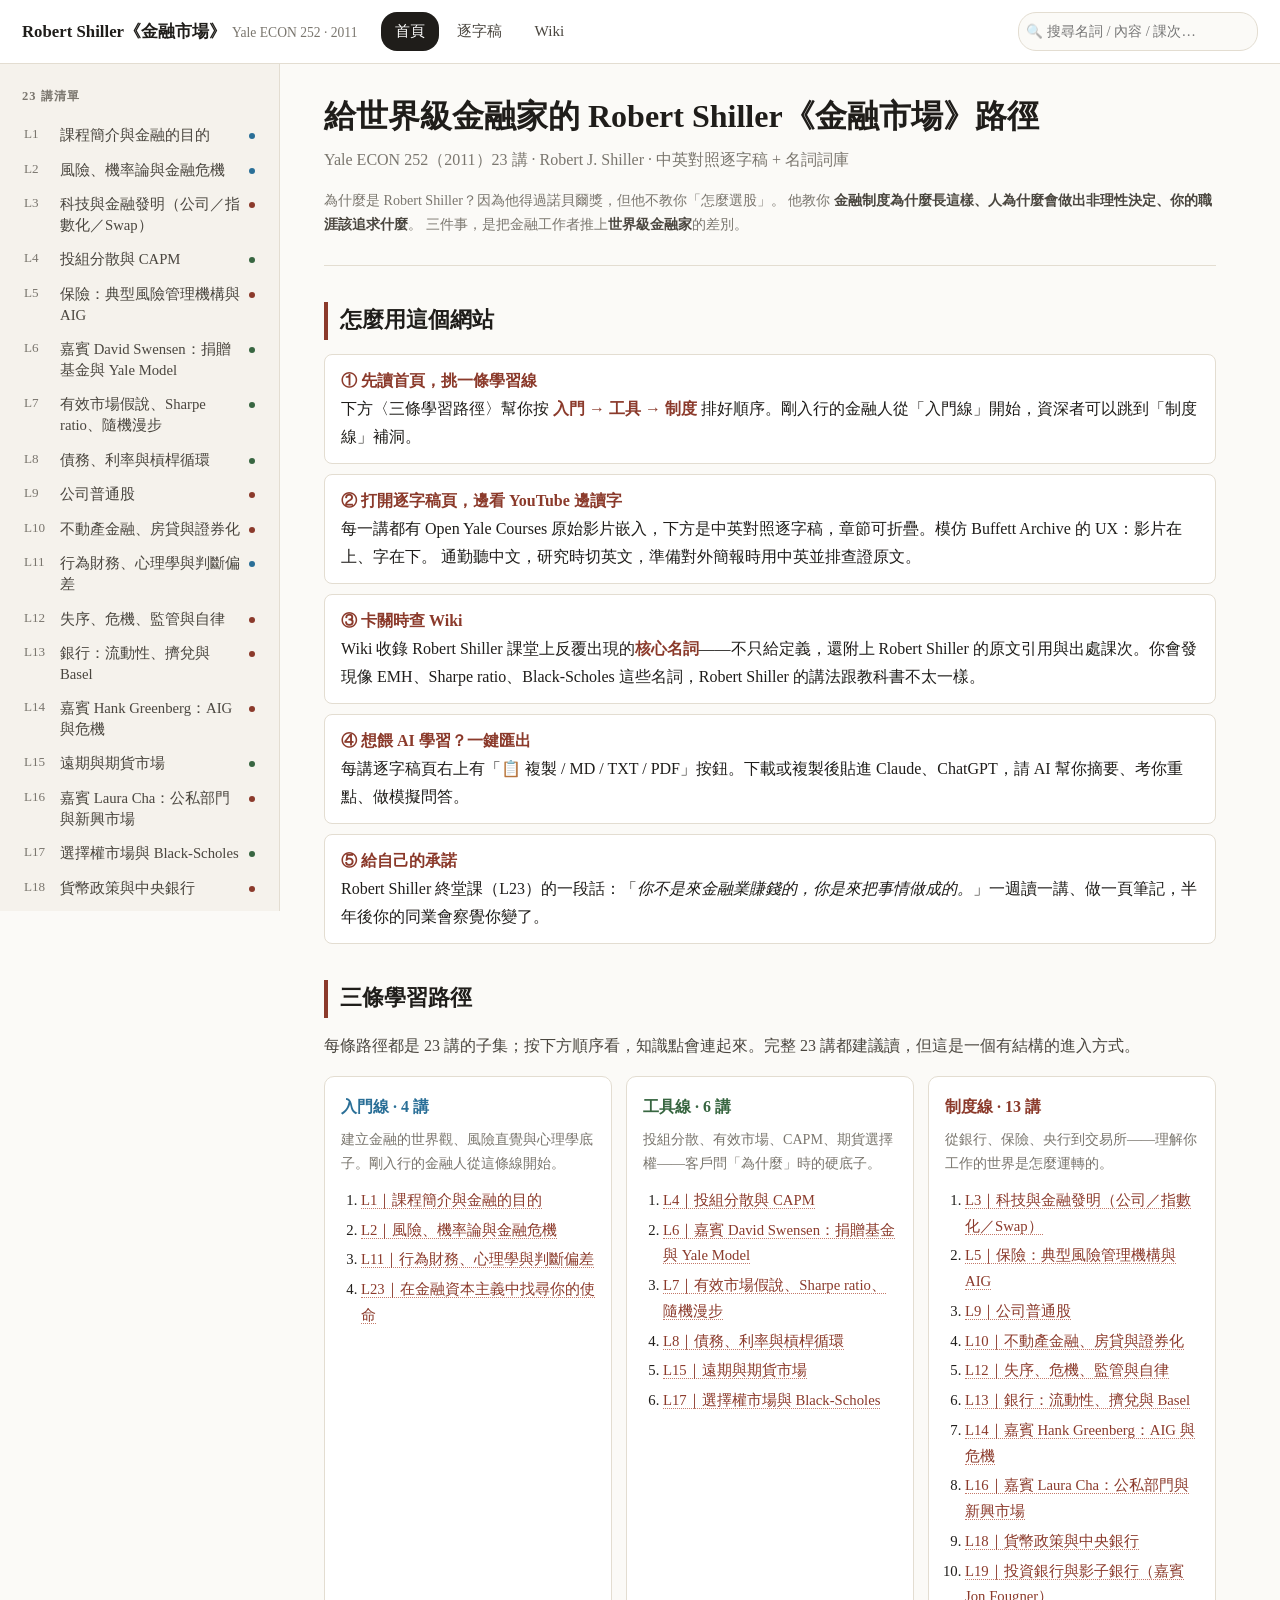
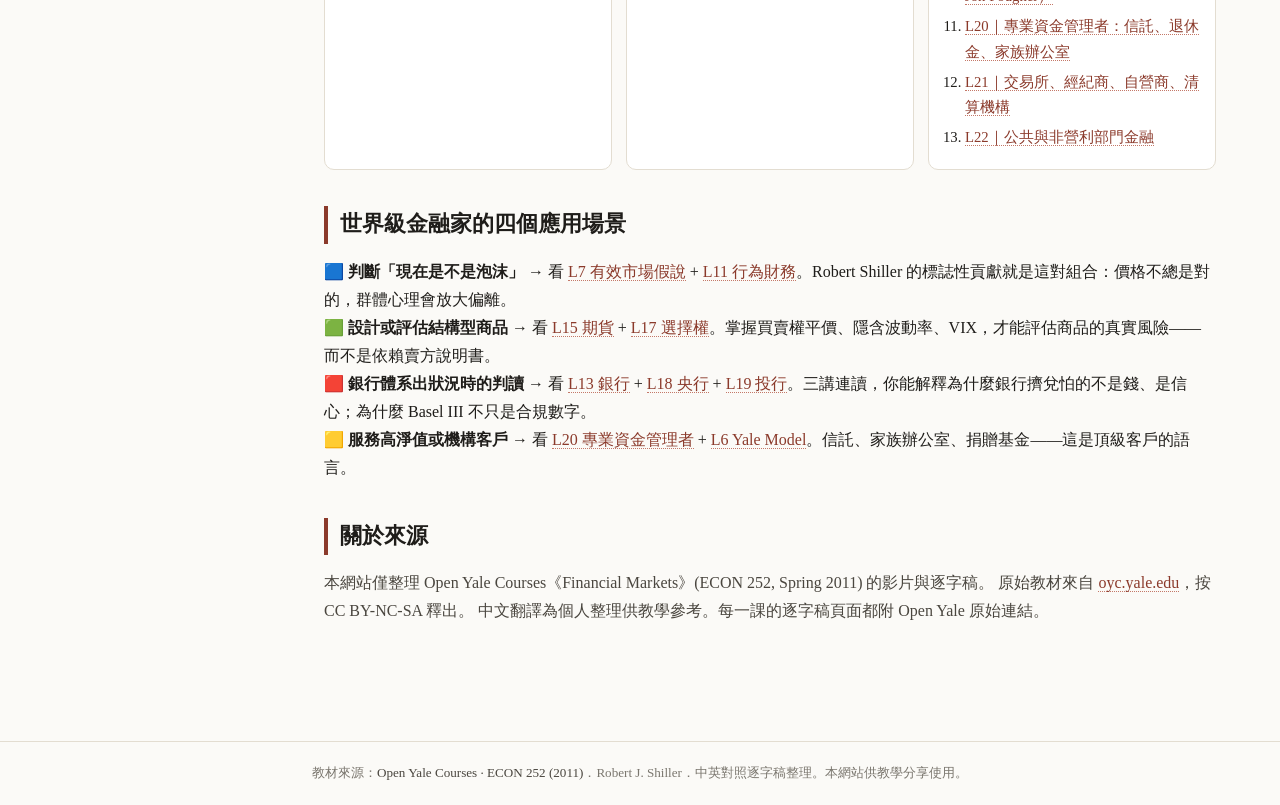
==== commit 04458e6d: "Remove mindmap feature: drop page, nav tab, references; promote AI export in usage guide" ====
--- a/index.html
+++ b/index.html
@@ -4,7 +4,7 @@
 <meta charset="UTF-8">
 <meta name="viewport" content="width=device-width, initial-scale=1">
 <title>Robert Shiller《金融市場》｜給世界級金融家的核心知識</title>
-<meta name="description" content="Robert Shiller 在 Yale 開的《金融市場》（ECON 252, 2011）23 講中英對照逐字稿、Wiki、心智圖，給世界級金融家的核心知識路徑。">
+<meta name="description" content="Robert Shiller 在 Yale 開的《金融市場》（ECON 252, 2011）23 講中英對照逐字稿與名詞 Wiki，給世界級金融家的核心知識路徑。">
 <link rel="stylesheet" href="assets/css/styles.css">
 </head>
 <body>
@@ -15,7 +15,7 @@
 
     <section class="hero">
       <h1>給世界級金融家的 Robert Shiller《金融市場》路徑</h1>
-      <div class="subtitle">Yale ECON 252（2011）23 講 · Robert J. Shiller · 中英對照逐字稿 + 詞庫 + 心智圖</div>
+      <div class="subtitle">Yale ECON 252（2011）23 講 · Robert J. Shiller · 中英對照逐字稿 + 名詞詞庫</div>
       <div class="meta">
         為什麼是 Robert Shiller？因為他得過諾貝爾獎，但他不教你「怎麼選股」。
         他教你 <b>金融制度為什麼長這樣、人為什麼會做出非理性決定、你的職涯該追求什麼</b>。
@@ -39,8 +39,8 @@
         Wiki 收錄 Robert Shiller 課堂上反覆出現的<b>核心名詞</b>——不只給定義，還附上 Robert Shiller 的原文引用與出處課次。你會發現像 EMH、Sharpe ratio、Black-Scholes 這些名詞，Robert Shiller 的講法跟教科書不太一樣。
       </div>
       <div class="step">
-        <b>④ 心智圖看全圖</b><br>
-        23 講的知識點被組成一張互動心智圖。重點：金融是「<b>風險的科學 + 行為的科學 + 制度的演化</b>」三條軸線的交織，不是孤立的科目。
+        <b>④ 想餵 AI 學習？一鍵匯出</b><br>
+        每講逐字稿頁右上有「📋 複製 / MD / TXT / PDF」按鈕。下載或複製後貼進 Claude、ChatGPT，請 AI 幫你摘要、考你重點、做模擬問答。
       </div>
       <div class="step">
         <b>⑤ 給自己的承諾</b><br>
